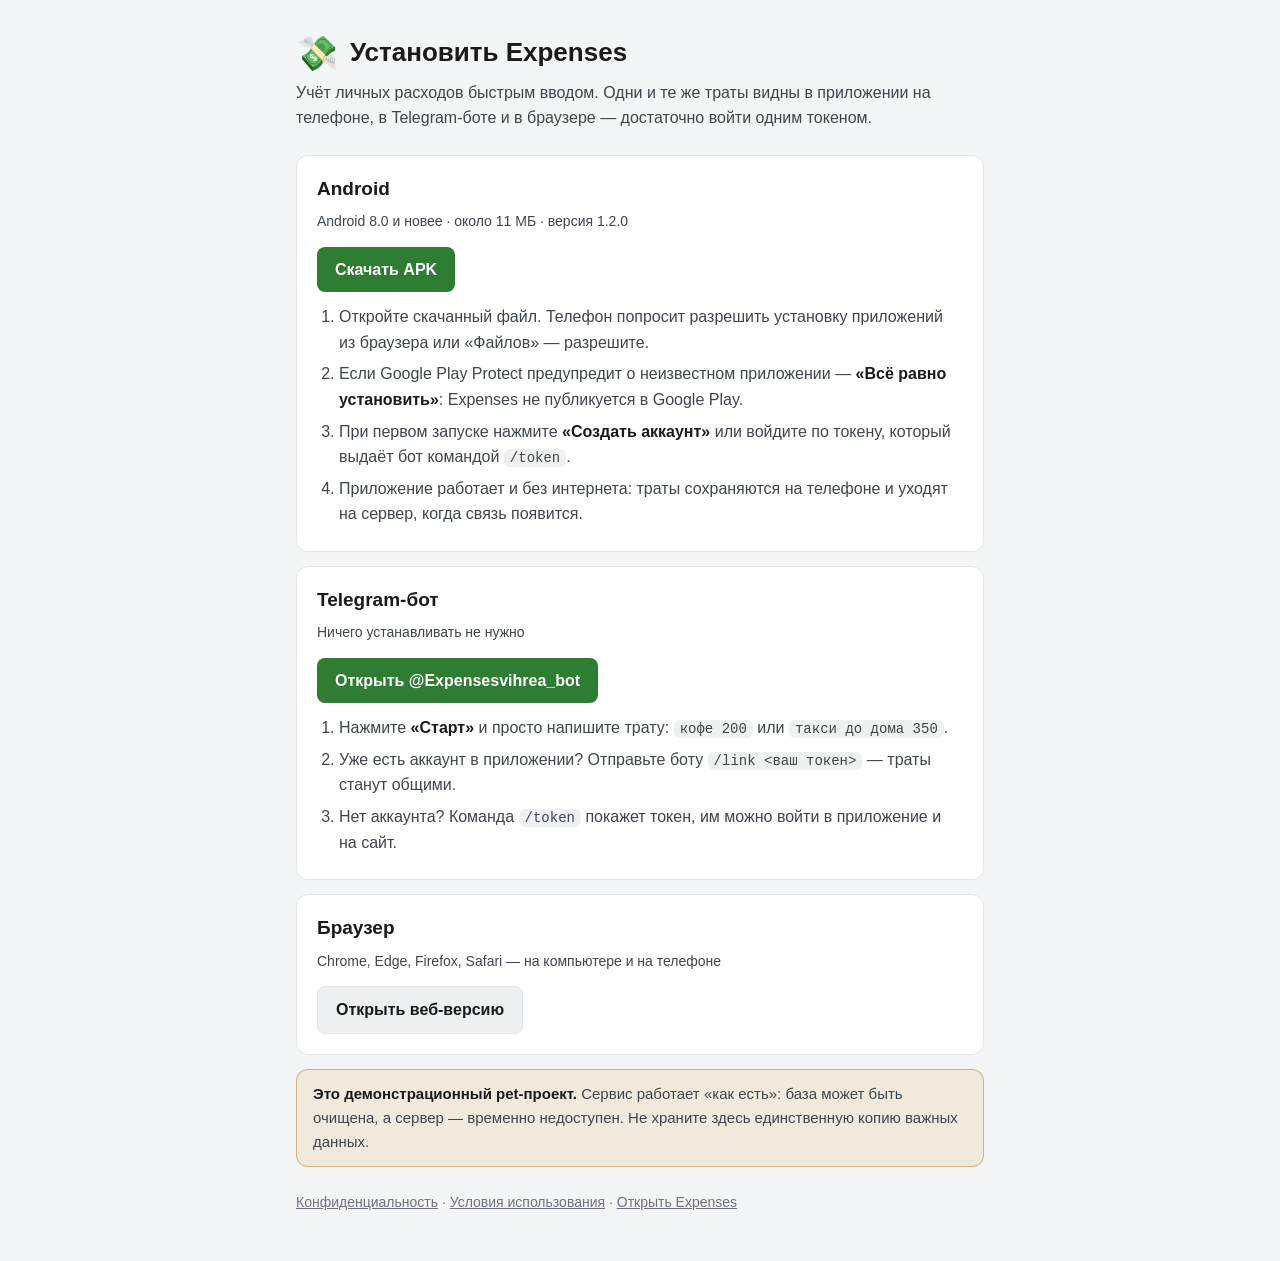
==== backend/src/main/resources/static/install.html @ 5eb85c45 "Страница установки, конфиденциальность и условия + SECURITY, CHANGELOG, LICENSE (v1.2.0) - /install." ====
<!DOCTYPE html>
<html lang="ru">
<head>
<meta charset="UTF-8">
<meta name="viewport" content="width=device-width, initial-scale=1">
<title>Установить Expenses</title>
<!-- Страница «как начать пользоваться»: ссылка на APK, Telegram-бот и веб-версия.
     Файл APK лежит НЕ в бэкенде, а в папке downloads на сервере — его отдаёт Caddy
     по адресу /download/Expenses.apk (см. deploy/server/Caddyfile). Имя файла
     постоянное, поэтому ссылку не надо править при каждой новой сборке; атрибут
     download задаёт имя с версией, чтобы в «Загрузках» не копились «Expenses (1).apk». -->
<link rel="stylesheet" href="./legal.css">
</head>
<body>
<main>
  <header>
    <span class="logo" aria-hidden="true">💸</span>
    <h1>Установить Expenses</h1>
  </header>
  <p class="lead">Учёт личных расходов быстрым вводом. Одни и те же траты видны в приложении на телефоне,
    в Telegram-боте и в браузере — достаточно войти одним токеном.</p>

  <section class="card" id="android">
    <h2>Android</h2>
    <p class="meta">Android 8.0 и новее · около 11 МБ · версия 1.2.0</p>
    <a class="btn" href="./download/Expenses.apk" download="Expenses-1.2.0.apk">Скачать APK</a>
    <ol>
      <li>Откройте скачанный файл. Телефон попросит разрешить установку приложений из браузера
        или «Файлов» — разрешите.</li>
      <li>Если Google Play Protect предупредит о неизвестном приложении — <b>«Всё равно установить»</b>:
        Expenses не публикуется в Google Play.</li>
      <li>При первом запуске нажмите <b>«Создать аккаунт»</b> или войдите по токену, который выдаёт
        бот командой <code>/token</code>.</li>
      <li>Приложение работает и без интернета: траты сохраняются на телефоне и уходят на сервер,
        когда связь появится.</li>
    </ol>
  </section>

  <section class="card" id="telegram">
    <h2>Telegram-бот</h2>
    <p class="meta">Ничего устанавливать не нужно</p>
    <a class="btn" href="https://t.me/Expensesvihrea_bot">Открыть @Expensesvihrea_bot</a>
    <ol>
      <li>Нажмите <b>«Старт»</b> и просто напишите трату: <code>кофе 200</code> или
        <code>такси до дома 350</code>.</li>
      <li>Уже есть аккаунт в приложении? Отправьте боту <code>/link &lt;ваш токен&gt;</code> —
        траты станут общими.</li>
      <li>Нет аккаунта? Команда <code>/token</code> покажет токен, им можно войти в приложение и на сайт.</li>
    </ol>
  </section>

  <section class="card" id="web">
    <h2>Браузер</h2>
    <p class="meta">Chrome, Edge, Firefox, Safari — на компьютере и на телефоне</p>
    <a class="btn secondary" href="./">Открыть веб-версию</a>
  </section>

  <div class="note">
    <b>Это демонстрационный pet-проект.</b> Сервис работает «как есть»: база может быть очищена,
    а сервер — временно недоступен. Не храните здесь единственную копию важных данных.
  </div>

  <footer>
    <a href="./privacy.html">Конфиденциальность</a> ·
    <a href="./terms.html">Условия использования</a> ·
    <a href="./">Открыть Expenses</a>
  </footer>
</main>
</body>
</html>
---- backend/src/main/resources/static/legal.css ----
/*
 * Общий стиль «информационных» страниц: установка (install.html), конфиденциальность
 * (privacy.html), условия (terms.html). Цвета — те же, что у веб-приложения (index.html):
 * зелёный акцент, светлая тема по умолчанию и тёмная, если она включена в системе
 * (prefers-color-scheme — браузер сам сообщает, какая тема у пользователя).
 * Страницы — чистая статика без скриптов: открываются быстро и без входа в аккаунт.
 */
:root {
    --bg: #f4f5f7; --card: #ffffff; --card-2: #eef0f2; --border: #e3e5e8;
    --text: #1a1a1a; --text-2: #3f454d; --muted: #6b7280;
    --accent: #2e7d32; --accent-hover: #256628; --link: #2e7d32;
    --note-bg: rgba(224, 168, 60, .14); --note-border: rgba(180, 125, 20, .5);
}
@media (prefers-color-scheme: dark) {
    :root {
        --bg: #16181c; --card: #22262c; --card-2: #2b3037; --border: #333840;
        --text: #e8eaed; --text-2: #c3c8ce; --muted: #9aa0a6;
        --accent: #2e7d32; --accent-hover: #3a9a3f; --link: #6fcf73;
        --note-bg: rgba(224, 168, 60, .12); --note-border: rgba(224, 168, 60, .45);
    }
}
* { box-sizing: border-box; }
body {
    margin: 0; background: var(--bg); color: var(--text);
    font: 16px/1.6 -apple-system, "Segoe UI", Roboto, Arial, sans-serif;
}
main { max-width: 720px; margin: 0 auto; padding: 32px 16px 48px; }
header { display: flex; align-items: center; gap: 12px; margin-bottom: 4px; }
header .logo { font-size: 34px; line-height: 1; }
h1 { font-size: 26px; margin: 0; }
h2 { font-size: 19px; margin: 0 0 6px; }
.lead { color: var(--text-2); margin: 6px 0 24px; }
.card {
    background: var(--card); border: 1px solid var(--border); border-radius: 12px;
    padding: 18px 20px; margin-bottom: 14px;
}
.card p, .card li { color: var(--text-2); }
.card b { color: var(--text); }
.meta { color: var(--muted); font-size: 14px; margin: 0 0 12px; }
ul, ol { padding-left: 22px; margin: 10px 0 0; }
li { margin-bottom: 6px; }
a { color: var(--link); }
.btn {
    display: inline-block; background: var(--accent); color: #fff; border-radius: 8px;
    padding: 10px 18px; font-weight: 600; text-decoration: none; margin: 2px 8px 2px 0;
}
.btn:hover { background: var(--accent-hover); }
.btn.secondary { background: var(--card-2); color: var(--text); border: 1px solid var(--border); }
a:focus-visible { outline: 2px solid var(--accent); outline-offset: 2px; }
code { background: var(--card-2); border-radius: 6px; padding: 1px 6px; font-size: 14px; }
.note {
    background: var(--note-bg); border: 1px solid var(--note-border); border-radius: 12px;
    padding: 12px 16px; color: var(--text-2); margin-bottom: 14px; font-size: 15px;
}
.note b { color: var(--text); }
footer { color: var(--muted); font-size: 14px; margin-top: 24px; }
footer a { color: var(--muted); }
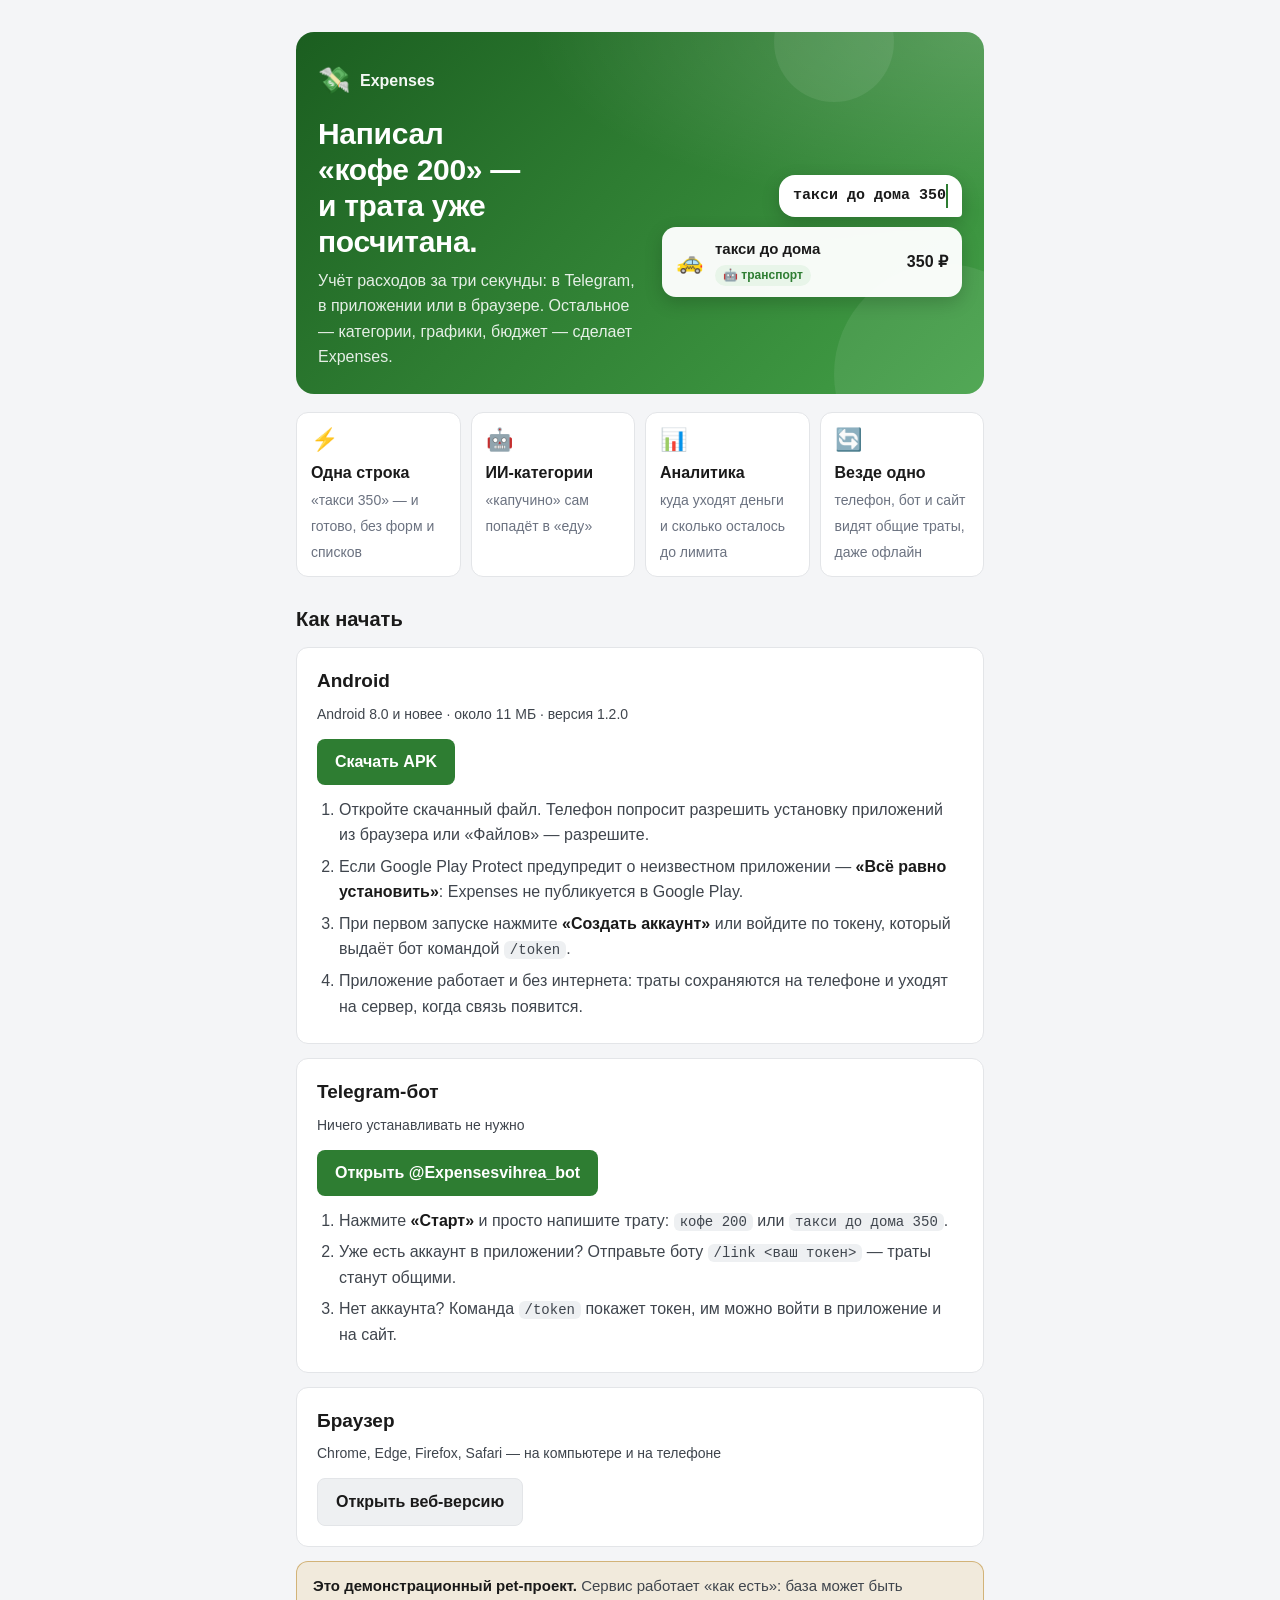
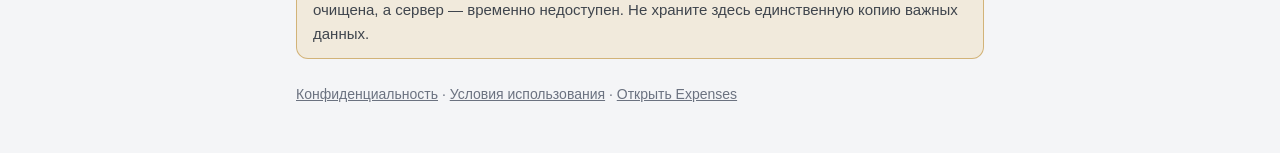
==== commit 255f0580: "Страница установки: витрина со слоганом, CSS-демо быстрого ввода и фишки" ====
--- a/backend/src/main/resources/static/install.html
+++ b/backend/src/main/resources/static/install.html
@@ -10,15 +10,127 @@
      постоянное, поэтому ссылку не надо править при каждой новой сборке; атрибут
      download задаёт имя с версией, чтобы в «Загрузках» не копились «Expenses (1).apk». -->
 <link rel="stylesheet" href="./legal.css">
+<style>
+  /*
+   * «Витрина» вверху страницы: слоган + мини-демо быстрого ввода.
+   * Демо — чистый CSS (без JavaScript): строка «такси до дома 350» «печатается»
+   * (ширина растёт по шагам steps()), затем появляется карточка траты с категорией от ИИ.
+   * Цикл анимации — 8 секунд, бесконечно. Для тех, у кого в системе включено
+   * «уменьшить движение» (prefers-reduced-motion), анимации отключены — сразу итог.
+   */
+  .hero {
+    position: relative; overflow: hidden; border-radius: 18px; padding: 28px 22px 24px;
+    margin-bottom: 18px; color: #fff;
+    background:
+      radial-gradient(120% 90% at 100% 0%, rgba(255,255,255,.18) 0%, transparent 55%),
+      linear-gradient(135deg, #1b5e20 0%, #2e7d32 45%, #43a047 100%);
+  }
+  /* Декоративные «монетки» на фоне — полупрозрачные круги. */
+  .hero::before, .hero::after {
+    content: ""; position: absolute; border-radius: 50%; background: rgba(255,255,255,.08);
+  }
+  .hero::before { width: 220px; height: 220px; right: -70px; bottom: -90px; }
+  .hero::after { width: 120px; height: 120px; right: 90px; top: -50px; }
+  .hero > * { position: relative; }
+  /* На широком экране — две колонки: текст слева, демо справа. На телефоне — друг под другом. */
+  .hero-grid { display: grid; gap: 22px; align-items: center; }
+  @media (min-width: 640px) {
+    .hero-grid { grid-template-columns: 1fr 300px; }
+  }
+  @media (max-width: 420px) {
+    .hero h1 { font-size: 25px; }
+  }
+  .hero .brand { display: flex; align-items: center; gap: 10px; font-weight: 700; opacity: .95; }
+  .hero .brand span { font-size: 26px; }
+  .hero h1 { font-size: 30px; line-height: 1.2; margin: 14px 0 8px; letter-spacing: -.01em; }
+  .hero .sub { margin: 0; color: rgba(255,255,255,.88); max-width: 520px; }
+
+  .demo { display: grid; gap: 10px; width: 100%; max-width: 340px; justify-self: center; }
+  .bubble {
+    justify-self: end; background: #fff; color: #1a1a1a; border-radius: 16px 16px 4px 16px;
+    padding: 9px 14px; font-weight: 600; box-shadow: 0 6px 18px rgba(0,0,0,.18);
+    font-family: ui-monospace, "Cascadia Mono", Consolas, monospace; font-size: 15px;
+  }
+  .bubble .typed {
+    display: inline-block; overflow: hidden; white-space: nowrap; vertical-align: bottom;
+    width: 17ch; border-right: 2px solid #2e7d32;
+    box-sizing: content-box; /* рамка-курсор не съедает ширину текста (иначе обрезается «0») */
+    animation: typing 8s steps(17) infinite, caret .8s step-end infinite;
+  }
+  .result {
+    display: flex; align-items: center; gap: 12px; background: rgba(255,255,255,.96);
+    color: #1a1a1a; border-radius: 14px; padding: 10px 14px; box-shadow: 0 6px 18px rgba(0,0,0,.18);
+    animation: pop 8s ease-out infinite;
+  }
+  .result .ico { font-size: 22px; }
+  .result .what { flex: 1; min-width: 0; }
+  .result .what b { display: block; font-size: 15px; }
+  .chip {
+    display: inline-block; margin-top: 2px; font-size: 12px; font-weight: 600; color: #2e7d32;
+    background: #e8f5e9; border-radius: 999px; padding: 1px 8px;
+  }
+  .result .sum { font-weight: 700; white-space: nowrap; }
+
+  @keyframes typing {
+    0%, 6% { width: 0; }
+    32%, 100% { width: 17ch; }
+  }
+  @keyframes caret { 50% { border-color: transparent; } }
+  @keyframes pop {
+    0%, 36% { opacity: 0; transform: translateY(8px) scale(.97); }
+    44%, 92% { opacity: 1; transform: none; }
+    100% { opacity: 0; transform: translateY(-4px); }
+  }
+  @media (prefers-reduced-motion: reduce) {
+    .bubble .typed, .result { animation: none; }
+    .bubble .typed { border-right: none; }
+  }
+
+  /* Ряд «фишек» — коротко, что умеет приложение. */
+  .features {
+    display: grid; grid-template-columns: repeat(auto-fit, minmax(150px, 1fr)); gap: 10px;
+    margin: 0 0 18px;
+  }
+  .feature {
+    background: var(--card); border: 1px solid var(--border); border-radius: 12px; padding: 12px 14px;
+  }
+  .feature .f-ico { font-size: 22px; }
+  .feature b { display: block; margin: 4px 0 2px; }
+  .feature span { color: var(--muted); font-size: 14px; line-height: 1.4; }
+  h2.section { font-size: 20px; margin: 26px 0 12px; }
+</style>
 </head>
 <body>
 <main>
-  <header>
-    <span class="logo" aria-hidden="true">💸</span>
-    <h1>Установить Expenses</h1>
-  </header>
-  <p class="lead">Учёт личных расходов быстрым вводом. Одни и те же траты видны в приложении на телефоне,
-    в Telegram-боте и в браузере — достаточно войти одним токеном.</p>
+  <section class="hero">
+    <div class="brand"><span aria-hidden="true">💸</span> Expenses</div>
+    <div class="hero-grid">
+    <div>
+    <!-- &nbsp; перед тире — чтобы тире не уезжало одно на новую строку. -->
+    <h1>Написал «кофе&nbsp;200»&nbsp;—<br>и трата уже посчитана.</h1>
+    <p class="sub">Учёт расходов за три секунды: в Telegram, в приложении или в браузере.
+      Остальное — категории, графики, бюджет — сделает Expenses.</p>
+    </div>
+    <!-- Демо быстрого ввода. Для экранных читалок — понятная подпись вместо анимации. -->
+    <div class="demo" role="img" aria-label="Пример: сообщение «такси до дома 350» превращается в трату 350 рублей в категории «транспорт»">
+      <div class="bubble"><span class="typed">такси до дома 350</span></div>
+      <div class="result">
+        <span class="ico">🚕</span>
+        <span class="what"><b>такси до дома</b><span class="chip">🤖 транспорт</span></span>
+        <span class="sum">350 ₽</span>
+      </div>
+    </div>
+    </div>
+  </section>
+
+  <div class="features">
+    <div class="feature"><span class="f-ico">⚡</span><b>Одна строка</b><span>«такси 350» — и готово, без форм и списков</span></div>
+    <div class="feature"><span class="f-ico">🤖</span><b>ИИ-категории</b><span>«капучино» сам попадёт в «еду»</span></div>
+    <div class="feature"><span class="f-ico">📊</span><b>Аналитика</b><span>куда уходят деньги и сколько осталось до лимита</span></div>
+    <div class="feature"><span class="f-ico">🔄</span><b>Везде одно</b><span>телефон, бот и сайт видят общие траты, даже офлайн</span></div>
+  </div>
+
+  <h2 class="section">Как начать</h2>
 
   <section class="card" id="android">
     <h2>Android</h2>
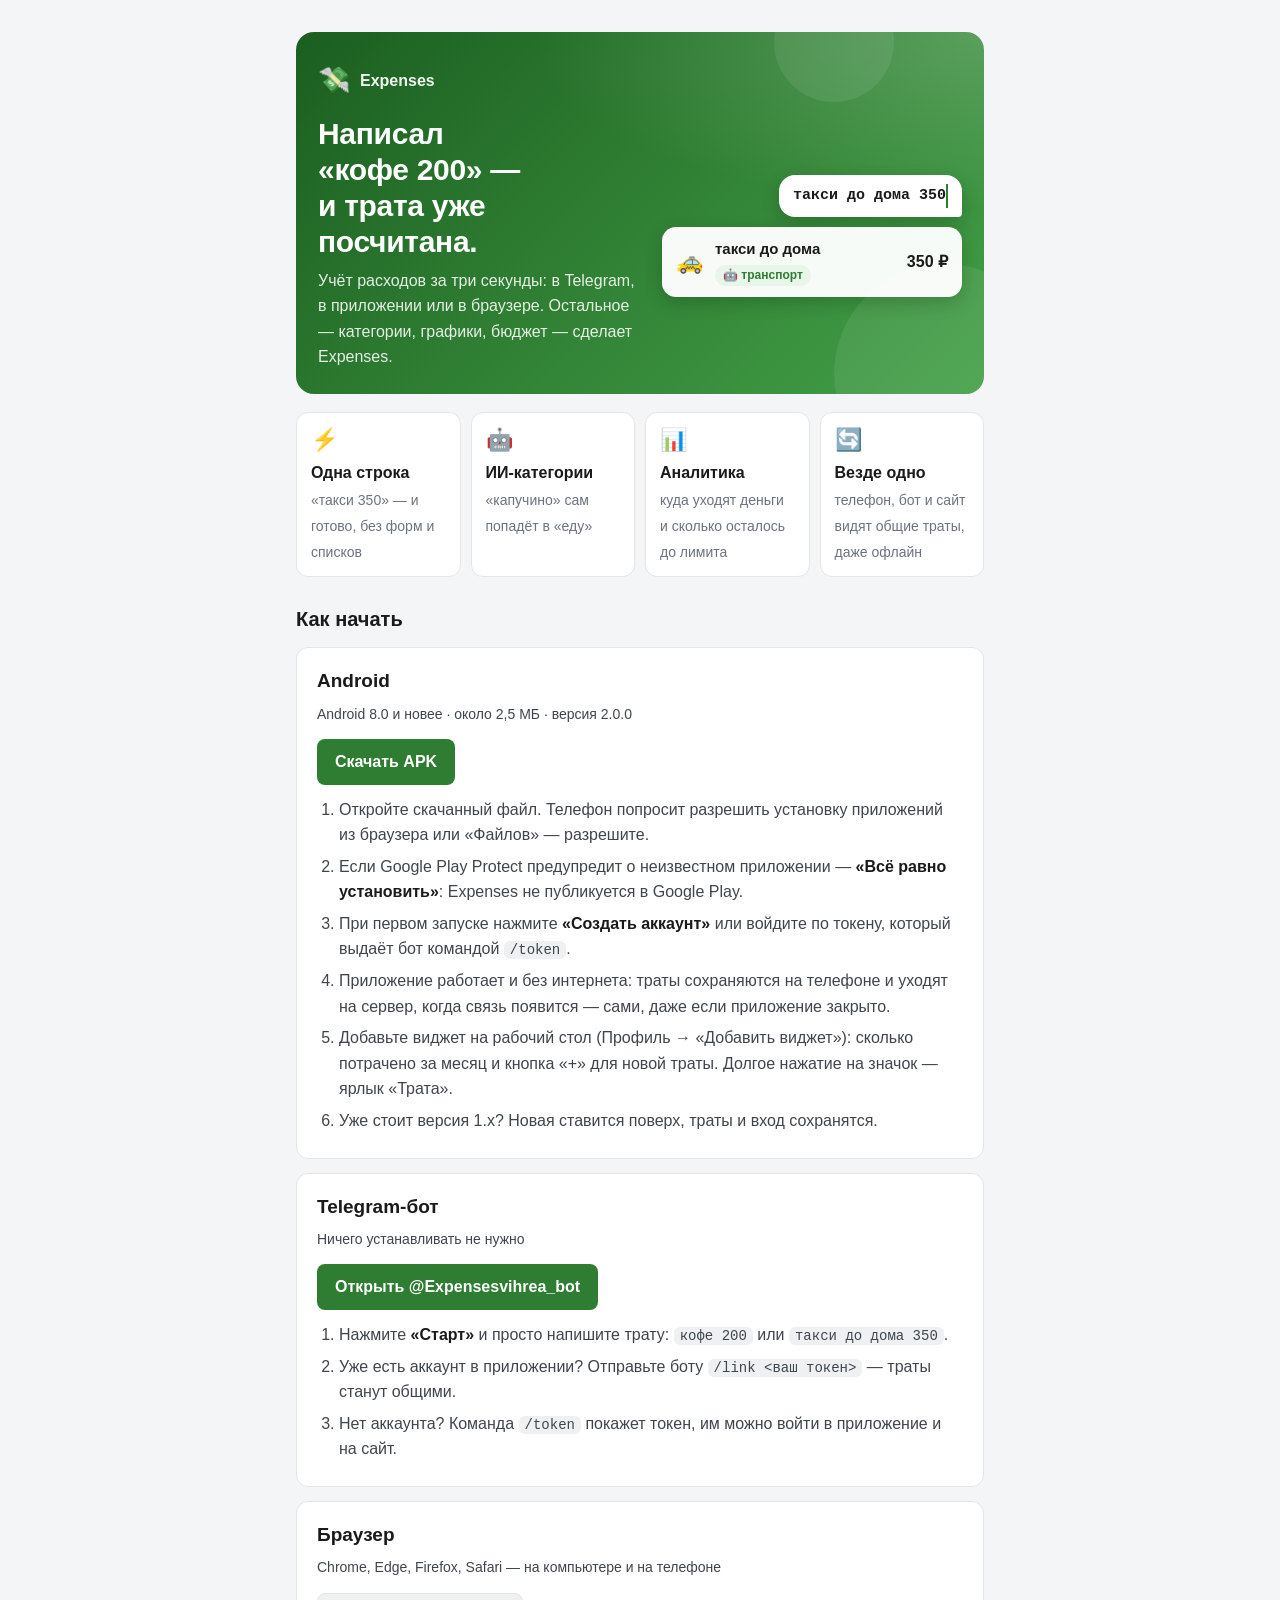
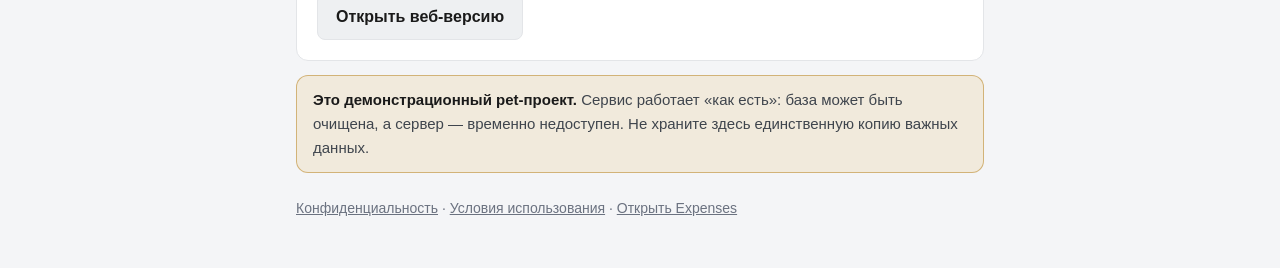
==== commit 871a0b17: "Expenses 2.0.0: выложен на сайт; график — читаемые подписи оси и пика, снекбар в цветах темы, средне" ====
--- a/backend/src/main/resources/static/install.html
+++ b/backend/src/main/resources/static/install.html
@@ -134,8 +134,8 @@
 
   <section class="card" id="android">
     <h2>Android</h2>
-    <p class="meta">Android 8.0 и новее · около 11 МБ · версия 1.2.0</p>
-    <a class="btn" href="./download/Expenses.apk" download="Expenses-1.2.0.apk">Скачать APK</a>
+    <p class="meta">Android 8.0 и новее · около 2,5 МБ · версия 2.0.0</p>
+    <a class="btn" href="./download/Expenses.apk" download="Expenses-2.0.0.apk">Скачать APK</a>
     <ol>
       <li>Откройте скачанный файл. Телефон попросит разрешить установку приложений из браузера
         или «Файлов» — разрешите.</li>
@@ -144,7 +144,10 @@
       <li>При первом запуске нажмите <b>«Создать аккаунт»</b> или войдите по токену, который выдаёт
         бот командой <code>/token</code>.</li>
       <li>Приложение работает и без интернета: траты сохраняются на телефоне и уходят на сервер,
-        когда связь появится.</li>
+        когда связь появится — сами, даже если приложение закрыто.</li>
+      <li>Добавьте виджет на рабочий стол (Профиль → «Добавить виджет»): сколько потрачено
+        за месяц и кнопка «+» для новой траты. Долгое нажатие на значок — ярлык «Трата».</li>
+      <li>Уже стоит версия 1.x? Новая ставится поверх, траты и вход сохранятся.</li>
     </ol>
   </section>
 
